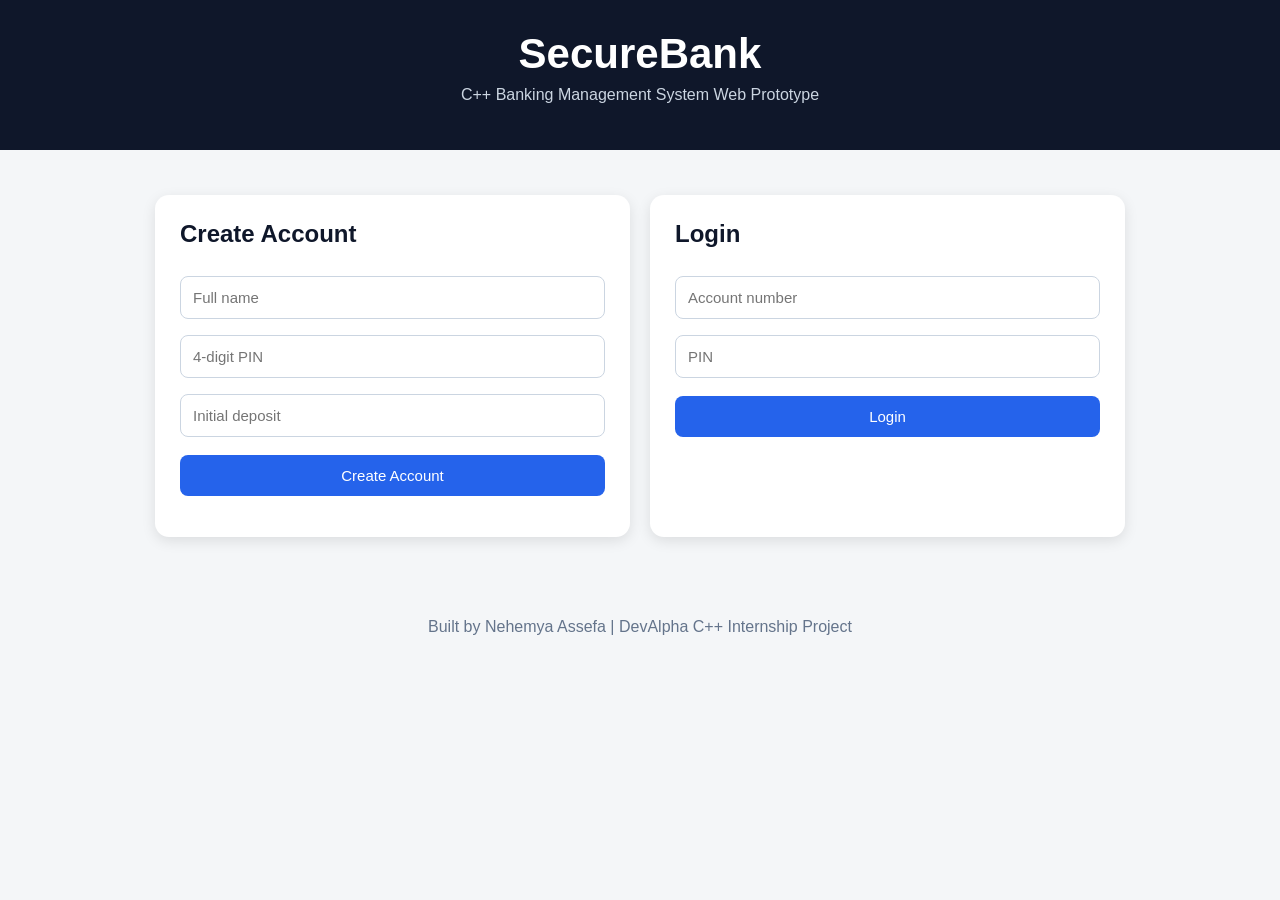
==== SecureBank/website/index.html @ 54f54909 "initial commit" ====
<!DOCTYPE html>
<html lang="en">
<head>
  <meta charset="UTF-8" />
  <meta name="viewport" content="width=device-width, initial-scale=1.0" />
  <title>SecureBank Prototype</title>
  <link rel="stylesheet" href="style.css" />
</head>
<body>
  <header>
    <h1>SecureBank</h1>
    <p>C++ Banking Management System Web Prototype</p>
  </header>

  <main>
    <section class="card">
      <h2>Create Account</h2>
      <input type="text" id="name" placeholder="Full name" />
      <input type="password" id="pin" placeholder="4-digit PIN" />
      <input type="number" id="deposit" placeholder="Initial deposit" />
      <button onclick="createAccount()">Create Account</button>
      <p id="accountResult"></p>
    </section>

    <section class="card">
      <h2>Login</h2>
      <input type="number" id="loginAccount" placeholder="Account number" />
      <input type="password" id="loginPin" placeholder="PIN" />
      <button onclick="login()">Login</button>
      <p id="loginResult"></p>
    </section>

    <section class="card dashboard hidden" id="dashboard">
      <h2>Dashboard</h2>
      <p id="welcomeText"></p>
      <h3 id="balanceText"></h3>

      <input type="number" id="amount" placeholder="Amount" />
      <button onclick="depositMoney()">Deposit</button>
      <button onclick="withdrawMoney()">Withdraw</button>
      <input type="number" id="receiverAccount" placeholder="Receiver account number" />
      <button onclick="transferMoney()">Transfer</button>

      <h3>Transaction History</h3>
      <ul id="transactions"></ul>

      <button class="logout" onclick="logout()">Logout</button>
    </section>
  </main>

  <footer>
    <p>Built by Nehemya Assefa | DevAlpha C++ Internship Project</p>
  </footer>

  <script src="script.js"></script>
</body>
</html>
---- SecureBank/website/style.css ----
* {
    box-sizing: border-box;
    font-family: Arial, sans-serif;
  }
  
  body {
    margin: 0;
    background: #f4f6f8;
    color: #222;
  }
  
  header {
    background: #0f172a;
    color: white;
    text-align: center;
    padding: 30px 15px;
  }
  
  header h1 {
    margin: 0;
    font-size: 42px;
  }
  
  header p {
    margin-top: 8px;
    color: #cbd5e1;
  }
  
  main {
    max-width: 1000px;
    margin: 30px auto;
    padding: 15px;
    display: grid;
    grid-template-columns: repeat(auto-fit, minmax(280px, 1fr));
    gap: 20px;
  }
  
  .card {
    background: white;
    padding: 25px;
    border-radius: 14px;
    box-shadow: 0 4px 14px rgba(0, 0, 0, 0.1);
  }
  
  .card h2 {
    margin-top: 0;
    color: #0f172a;
  }
  
  input {
    width: 100%;
    padding: 12px;
    margin: 8px 0;
    border: 1px solid #cbd5e1;
    border-radius: 8px;
    font-size: 15px;
  }
  
  button {
    width: 100%;
    padding: 12px;
    margin-top: 10px;
    background: #2563eb;
    color: white;
    border: none;
    border-radius: 8px;
    font-size: 15px;
    cursor: pointer;
  }
  
  button:hover {
    background: #1d4ed8;
  }
  
  .logout {
    background: #dc2626;
  }
  
  .logout:hover {
    background: #b91c1c;
  }
  
  .hidden {
    display: none;
  }
  
  #transactions {
    padding-left: 20px;
  }
  
  #transactions li {
    margin-bottom: 8px;
  }
  
  footer {
    text-align: center;
    padding: 20px;
    color: #64748b;
  }
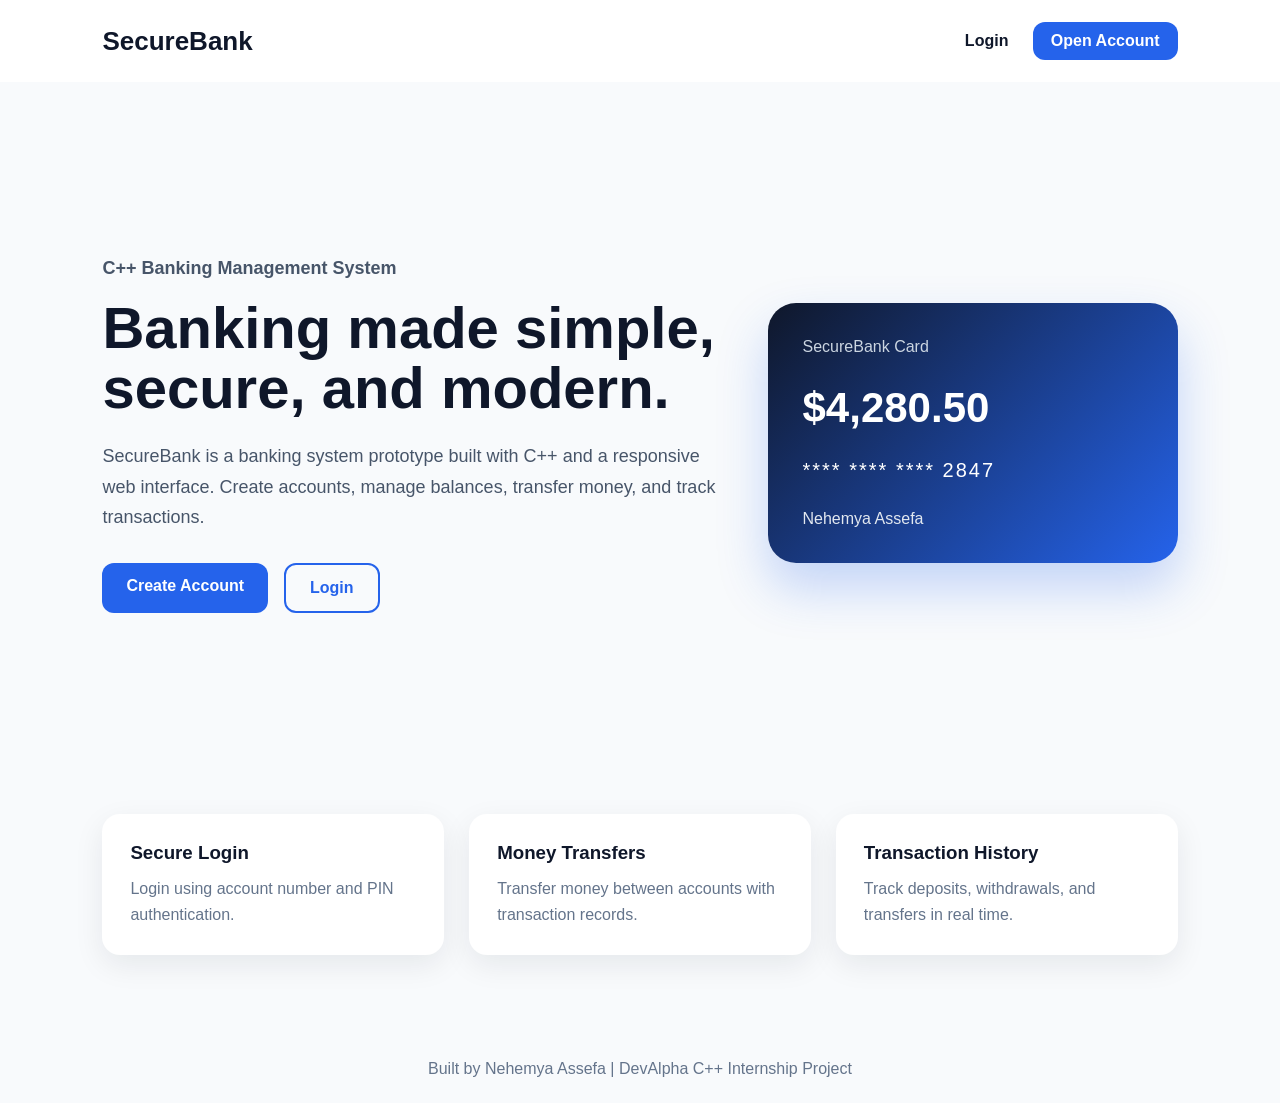
==== commit cb5accfb: "ugrade securebank web dashboard" ====
--- a/SecureBank/website/index.html
+++ b/SecureBank/website/index.html
@@ -3,55 +3,57 @@
 <head>
   <meta charset="UTF-8" />
   <meta name="viewport" content="width=device-width, initial-scale=1.0" />
-  <title>SecureBank Prototype</title>
-  <link rel="stylesheet" href="style.css" />
+  <title>SecureBank | Modern Digital Banking</title>
+  <link rel="stylesheet" href="css/style.css" />
 </head>
 <body>
-  <header>
-    <h1>SecureBank</h1>
-    <p>C++ Banking Management System Web Prototype</p>
-  </header>
+  <nav class="navbar">
+    <h2 class="logo">SecureBank</h2>
+    <div>
+      <a href="login.html">Login</a>
+      <a class="btn small" href="signup.html">Open Account</a>
+    </div>
+  </nav>
 
-  <main>
-    <section class="card">
-      <h2>Create Account</h2>
-      <input type="text" id="name" placeholder="Full name" />
-      <input type="password" id="pin" placeholder="4-digit PIN" />
-      <input type="number" id="deposit" placeholder="Initial deposit" />
-      <button onclick="createAccount()">Create Account</button>
-      <p id="accountResult"></p>
-    </section>
+  <section class="hero">
+    <div class="hero-text">
+      <p class="tag">C++ Banking Management System</p>
+      <h1>Banking made simple, secure, and modern.</h1>
+      <p>
+        SecureBank is a banking system prototype built with C++ and a responsive web interface.
+        Create accounts, manage balances, transfer money, and track transactions.
+      </p>
+      <div class="hero-buttons">
+        <a class="btn" href="signup.html">Create Account</a>
+        <a class="btn outline" href="login.html">Login</a>
+      </div>
+    </div>
 
-    <section class="card">
-      <h2>Login</h2>
-      <input type="number" id="loginAccount" placeholder="Account number" />
-      <input type="password" id="loginPin" placeholder="PIN" />
-      <button onclick="login()">Login</button>
-      <p id="loginResult"></p>
-    </section>
+    <div class="bank-card">
+      <p>SecureBank Card</p>
+      <h2>$4,280.50</h2>
+      <span>**** **** **** 2847</span>
+      <small>Nehemya Assefa</small>
+    </div>
+  </section>
 
-    <section class="card dashboard hidden" id="dashboard">
-      <h2>Dashboard</h2>
-      <p id="welcomeText"></p>
-      <h3 id="balanceText"></h3>
-
-      <input type="number" id="amount" placeholder="Amount" />
-      <button onclick="depositMoney()">Deposit</button>
-      <button onclick="withdrawMoney()">Withdraw</button>
-      <input type="number" id="receiverAccount" placeholder="Receiver account number" />
-      <button onclick="transferMoney()">Transfer</button>
-
+  <section class="features">
+    <div class="feature-card">
+      <h3>Secure Login</h3>
+      <p>Login using account number and PIN authentication.</p>
+    </div>
+    <div class="feature-card">
+      <h3>Money Transfers</h3>
+      <p>Transfer money between accounts with transaction records.</p>
+    </div>
+    <div class="feature-card">
       <h3>Transaction History</h3>
-      <ul id="transactions"></ul>
-
-      <button class="logout" onclick="logout()">Logout</button>
-    </section>
-  </main>
+      <p>Track deposits, withdrawals, and transfers in real time.</p>
+    </div>
+  </section>
 
   <footer>
     <p>Built by Nehemya Assefa | DevAlpha C++ Internship Project</p>
   </footer>
-
-  <script src="script.js"></script>
 </body>
-</html> +</html>
--- a/SecureBank/website/css/style.css
+++ b/SecureBank/website/css/style.css
@@ -0,0 +1,374 @@
+* {
+    margin: 0;
+    padding: 0;
+    box-sizing: border-box;
+    font-family: Arial, sans-serif;
+  }
+  
+  body {
+    background: #f8fafc;
+    color: #0f172a;
+  }
+  
+  .navbar {
+    width: 100%;
+    padding: 22px 8%;
+    display: flex;
+    justify-content: space-between;
+    align-items: center;
+    background: white;
+  }
+  
+  .logo {
+    font-size: 26px;
+    color: #0f172a;
+  }
+  
+  .navbar a {
+    margin-left: 20px;
+    text-decoration: none;
+    color: #0f172a;
+    font-weight: 600;
+  }
+  
+  .btn {
+    display: inline-block;
+    background: #2563eb;
+    color: white !important;
+    padding: 14px 24px;
+    border-radius: 12px;
+    text-decoration: none;
+    font-weight: 700;
+  }
+  
+  .btn:hover {
+    background: #1d4ed8;
+  }
+  
+  .btn.small {
+    padding: 10px 18px;
+  }
+  
+  .btn.outline {
+    background: transparent;
+    color: #2563eb !important;
+    border: 2px solid #2563eb;
+  }
+  
+  .hero {
+    min-height: 78vh;
+    padding: 70px 8%;
+    display: grid;
+    grid-template-columns: 1.2fr 0.8fr;
+    align-items: center;
+    gap: 50px;
+  }
+  
+  .tag {
+    color: #2563eb;
+    font-weight: 700;
+    margin-bottom: 14px;
+  }
+  
+  .hero-text h1 {
+    font-size: 58px;
+    line-height: 1.05;
+    margin-bottom: 22px;
+  }
+  
+  .hero-text p {
+    font-size: 18px;
+    color: #475569;
+    max-width: 620px;
+    line-height: 1.7;
+  }
+  
+  .hero-buttons {
+    margin-top: 30px;
+    display: flex;
+    gap: 16px;
+  }
+  
+  .bank-card {
+    background: linear-gradient(135deg, #0f172a, #2563eb);
+    color: white;
+    padding: 35px;
+    border-radius: 28px;
+    min-height: 260px;
+    box-shadow: 0 25px 50px rgba(37, 99, 235, 0.25);
+    display: flex;
+    flex-direction: column;
+    justify-content: space-between;
+  }
+  
+  .bank-card p {
+    color: #cbd5e1;
+  }
+  
+  .bank-card h2 {
+    font-size: 42px;
+  }
+  
+  .bank-card span {
+    font-size: 20px;
+    letter-spacing: 2px;
+  }
+  
+  .bank-card small {
+    font-size: 16px;
+    color: #e2e8f0;
+  }
+  
+  .features {
+    padding: 30px 8% 80px;
+    display: grid;
+    grid-template-columns: repeat(3, 1fr);
+    gap: 25px;
+  }
+  
+  .feature-card {
+    background: white;
+    padding: 28px;
+    border-radius: 18px;
+    box-shadow: 0 10px 30px rgba(15, 23, 42, 0.08);
+  }
+  
+  .feature-card h3 {
+    margin-bottom: 12px;
+  }
+  
+  .feature-card p {
+    color: #64748b;
+    line-height: 1.6;
+  }
+  
+  footer {
+    text-align: center;
+    padding: 25px;
+    color: #64748b;
+  }
+  
+  @media (max-width: 850px) {
+    .hero {
+      grid-template-columns: 1fr;
+      padding-top: 45px;
+    }
+  
+    .hero-text h1 {
+      font-size: 42px;
+    }
+  
+    .features {
+      grid-template-columns: 1fr;
+    }
+  
+    .hero-buttons {
+      flex-direction: column;
+    }
+  }
+    
+  .form-page {
+    min-height: 80vh;
+    display: flex;
+    justify-content: center;
+    align-items: center;
+    padding: 40px 8%;
+  }
+  
+  .form-card {
+    background: white;
+    width: 100%;
+    max-width: 430px;
+    padding: 35px;
+    border-radius: 22px;
+    box-shadow: 0 15px 40px rgba(15, 23, 42, 0.1);
+  }
+  
+  .form-card h1 {
+    margin-bottom: 10px;
+  }
+  
+  .form-card p {
+    color: #64748b;
+    margin-bottom: 20px;
+  }
+  
+  .form-card input {
+    width: 100%;
+    padding: 14px;
+    margin: 9px 0;
+    border: 1px solid #cbd5e1;
+    border-radius: 12px;
+    font-size: 15px;
+  }
+  
+  .form-card button {
+    width: 100%;
+    padding: 14px;
+    margin-top: 12px;
+    border: none;
+    border-radius: 12px;
+    background: #2563eb;
+    color: white;
+    font-size: 16px;
+    font-weight: 700;
+    cursor: pointer;
+  }
+  .dark-app {
+    background: #020617;
+    color: white;
+  }
+  
+  .app-layout {
+    min-height: 100vh;
+    display: grid;
+    grid-template-columns: 250px 1fr;
+  }
+  
+  .sidebar {
+    background: rgba(15, 23, 42, 0.95);
+    padding: 30px;
+    display: flex;
+    flex-direction: column;
+    gap: 18px;
+  }
+  
+  .sidebar h2 {
+    margin-bottom: 30px;
+  }
+  
+  .sidebar a,
+  .sidebar button {
+    color: #cbd5e1;
+    text-decoration: none;
+    background: transparent;
+    border: none;
+    text-align: left;
+    font-size: 16px;
+    cursor: pointer;
+  }
+  
+  .dashboard-main {
+    padding: 35px;
+  }
+  
+  .dashboard-header {
+    display: flex;
+    justify-content: space-between;
+    align-items: center;
+    margin-bottom: 35px;
+  }
+  
+  .dashboard-header p {
+    color: #94a3b8;
+  }
+  
+  .dashboard-header h1 {
+    font-size: 36px;
+  }
+  
+  .profile-circle {
+    background: linear-gradient(135deg, #7c3aed, #2563eb);
+    width: 52px;
+    height: 52px;
+    border-radius: 50%;
+    display: grid;
+    place-items: center;
+    font-weight: bold;
+  }
+  
+  .dashboard-grid {
+    display: grid;
+    grid-template-columns: repeat(2, 1fr);
+    gap: 24px;
+  }
+  
+  .balance-card,
+  .virtual-card,
+  .action-card,
+  .transactions-card,
+  .chart-card {
+    background: rgba(15, 23, 42, 0.9);
+    border: 1px solid rgba(148, 163, 184, 0.18);
+    border-radius: 24px;
+    padding: 28px;
+  }
+  
+  .balance-card {
+    background: linear-gradient(135deg, #2563eb, #7c3aed);
+  }
+  
+  .balance-card h2 {
+    font-size: 46px;
+    margin: 15px 0;
+  }
+  
+  .virtual-card {
+    background: linear-gradient(135deg, #111827, #334155);
+  }
+  
+  .virtual-card h3 {
+    margin: 35px 0;
+    letter-spacing: 3px;
+  }
+  
+  .action-card input {
+    width: 100%;
+    padding: 13px;
+    margin: 8px 0;
+    border-radius: 12px;
+    border: none;
+  }
+  
+  .action-card button {
+    width: 100%;
+    padding: 13px;
+    margin-top: 9px;
+    border: none;
+    border-radius: 12px;
+    background: #2563eb;
+    color: white;
+    font-weight: bold;
+    cursor: pointer;
+  }
+  
+  .transactions-card ul {
+    list-style: none;
+    padding: 0;
+    margin-top: 15px;
+  }
+  
+  .transactions-card li {
+    padding: 12px 0;
+    border-bottom: 1px solid rgba(148, 163, 184, 0.2);
+    color: #cbd5e1;
+  }
+  
+  .bars {
+    height: 170px;
+    display: flex;
+    align-items: end;
+    gap: 14px;
+    margin-top: 25px;
+  }
+  
+  .bars span {
+    flex: 1;
+    background: linear-gradient(180deg, #7c3aed, #2563eb);
+    border-radius: 12px 12px 0 0;
+  }
+  
+  @media (max-width: 850px) {
+    .app-layout {
+      grid-template-columns: 1fr;
+    }
+  
+    .sidebar {
+      flex-direction: row;
+      overflow-x: auto;
+    }
+  
+    .dashboard-grid {
+      grid-template-columns: 1fr;
+    }
+  }
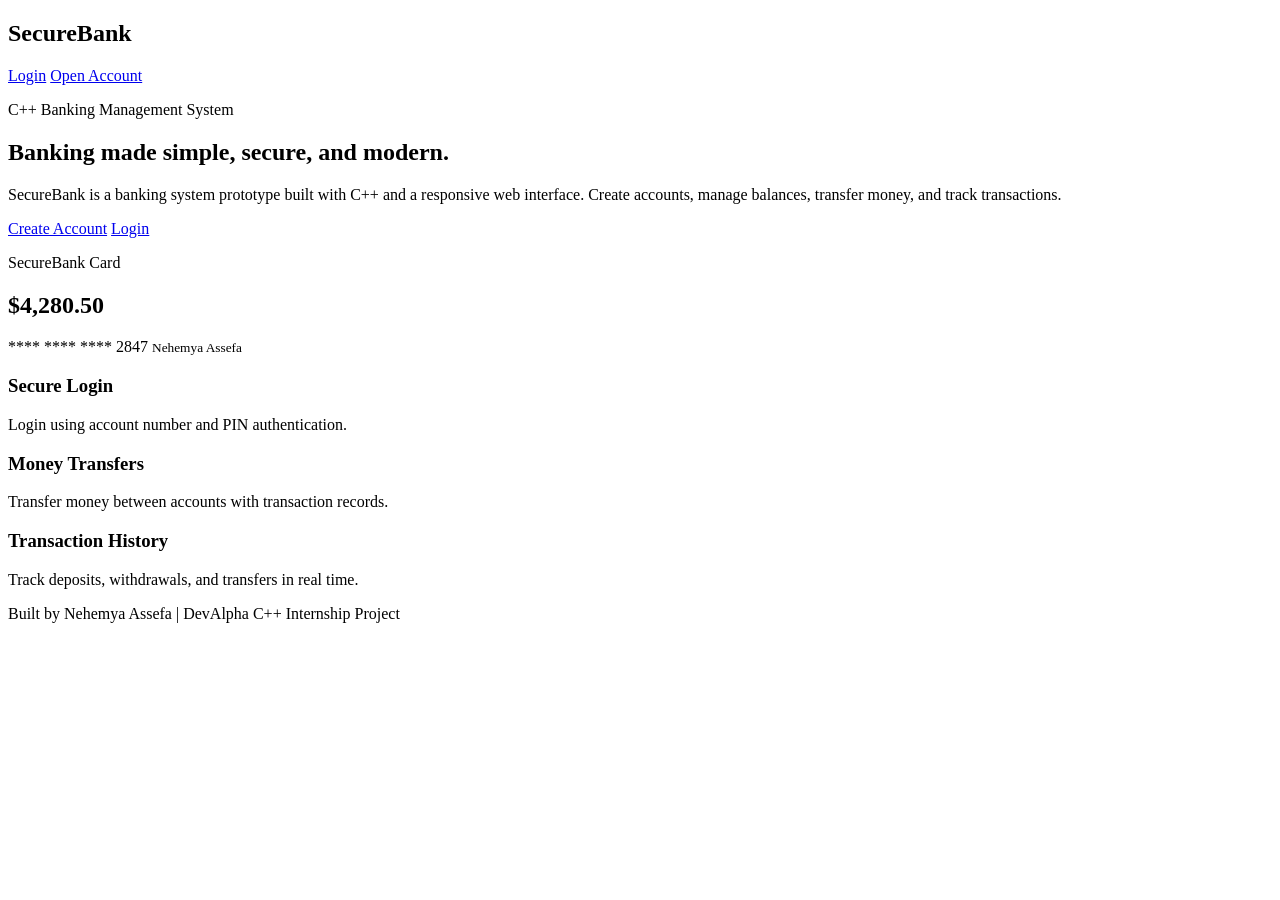
==== commit b85042c6: "Git hub page fix" ====
--- a/SecureBank/website/index.html
+++ b/SecureBank/website/index.html
@@ -4,7 +4,7 @@
   <meta charset="UTF-8" />
   <meta name="viewport" content="width=device-width, initial-scale=1.0" />
   <title>SecureBank | Modern Digital Banking</title>
-  <link rel="stylesheet" href="css/style.css" />
+  <link rel="stylesheet" href="website/css/style.css" />
 </head>
 <body>
   <nav class="navbar">
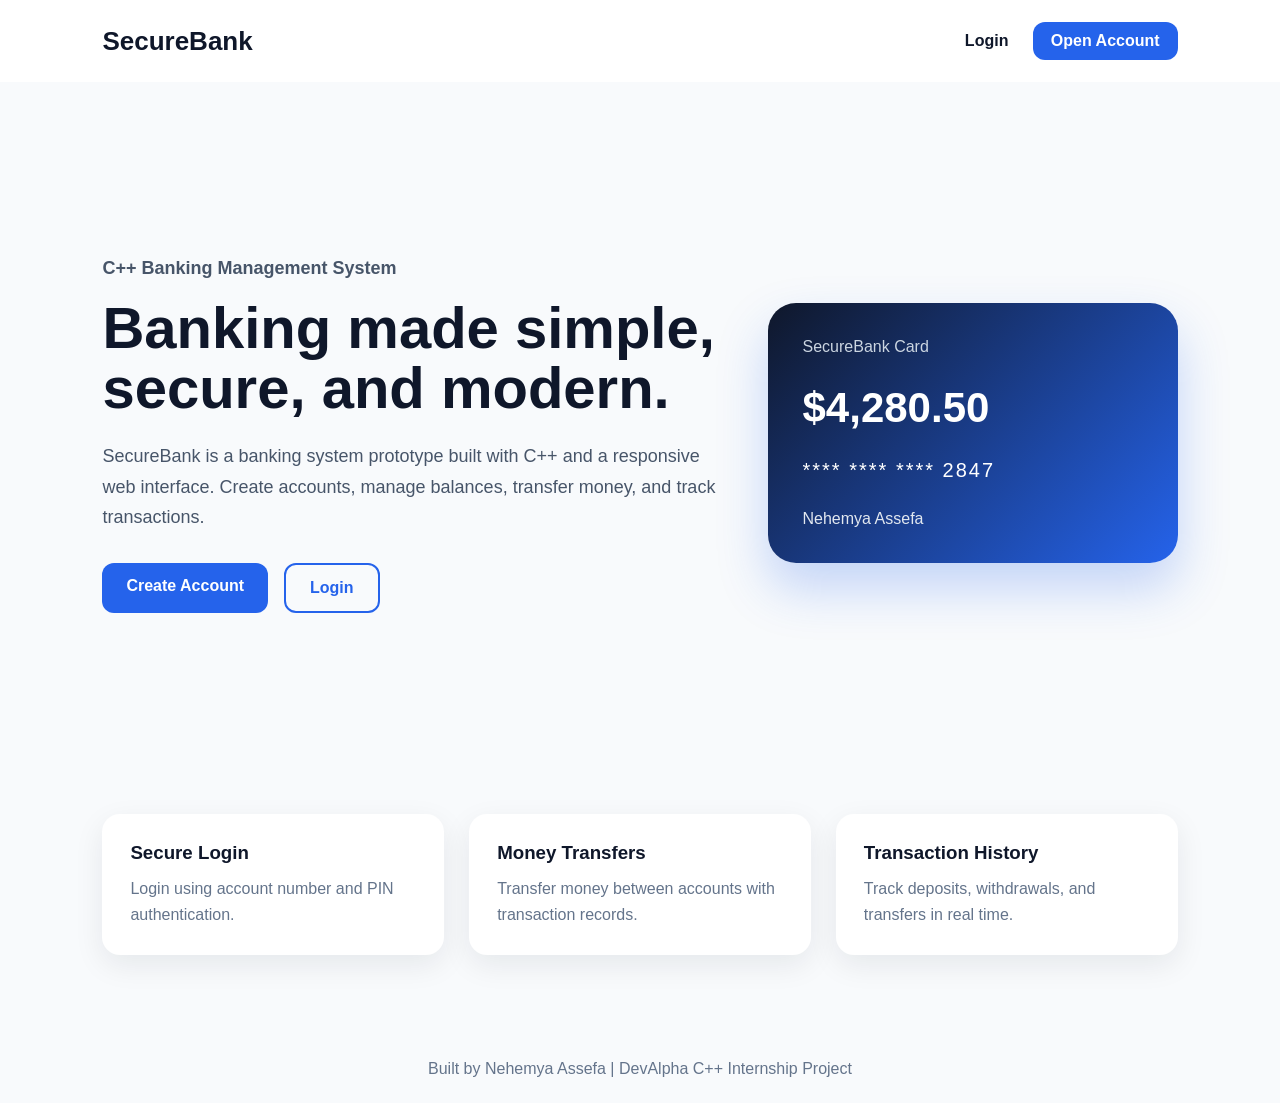
==== commit fce5be7b: "updated version" ====
--- a/SecureBank/website/index.html
+++ b/SecureBank/website/index.html
@@ -4,7 +4,7 @@
   <meta charset="UTF-8" />
   <meta name="viewport" content="width=device-width, initial-scale=1.0" />
   <title>SecureBank | Modern Digital Banking</title>
-  <link rel="stylesheet" href="website/css/style.css" />
+  <link rel="stylesheet" href="css/style.css" />
 </head>
 <body>
   <nav class="navbar">
--- a/SecureBank/website/css/style.css
+++ b/SecureBank/website/css/style.css
@@ -0,0 +1,374 @@
+* {
+    margin: 0;
+    padding: 0;
+    box-sizing: border-box;
+    font-family: Arial, sans-serif;
+  }
+  
+  body {
+    background: #f8fafc;
+    color: #0f172a;
+  }
+  
+  .navbar {
+    width: 100%;
+    padding: 22px 8%;
+    display: flex;
+    justify-content: space-between;
+    align-items: center;
+    background: white;
+  }
+  
+  .logo {
+    font-size: 26px;
+    color: #0f172a;
+  }
+  
+  .navbar a {
+    margin-left: 20px;
+    text-decoration: none;
+    color: #0f172a;
+    font-weight: 600;
+  }
+  
+  .btn {
+    display: inline-block;
+    background: #2563eb;
+    color: white !important;
+    padding: 14px 24px;
+    border-radius: 12px;
+    text-decoration: none;
+    font-weight: 700;
+  }
+  
+  .btn:hover {
+    background: #1d4ed8;
+  }
+  
+  .btn.small {
+    padding: 10px 18px;
+  }
+  
+  .btn.outline {
+    background: transparent;
+    color: #2563eb !important;
+    border: 2px solid #2563eb;
+  }
+  
+  .hero {
+    min-height: 78vh;
+    padding: 70px 8%;
+    display: grid;
+    grid-template-columns: 1.2fr 0.8fr;
+    align-items: center;
+    gap: 50px;
+  }
+  
+  .tag {
+    color: #2563eb;
+    font-weight: 700;
+    margin-bottom: 14px;
+  }
+  
+  .hero-text h1 {
+    font-size: 58px;
+    line-height: 1.05;
+    margin-bottom: 22px;
+  }
+  
+  .hero-text p {
+    font-size: 18px;
+    color: #475569;
+    max-width: 620px;
+    line-height: 1.7;
+  }
+  
+  .hero-buttons {
+    margin-top: 30px;
+    display: flex;
+    gap: 16px;
+  }
+  
+  .bank-card {
+    background: linear-gradient(135deg, #0f172a, #2563eb);
+    color: white;
+    padding: 35px;
+    border-radius: 28px;
+    min-height: 260px;
+    box-shadow: 0 25px 50px rgba(37, 99, 235, 0.25);
+    display: flex;
+    flex-direction: column;
+    justify-content: space-between;
+  }
+  
+  .bank-card p {
+    color: #cbd5e1;
+  }
+  
+  .bank-card h2 {
+    font-size: 42px;
+  }
+  
+  .bank-card span {
+    font-size: 20px;
+    letter-spacing: 2px;
+  }
+  
+  .bank-card small {
+    font-size: 16px;
+    color: #e2e8f0;
+  }
+  
+  .features {
+    padding: 30px 8% 80px;
+    display: grid;
+    grid-template-columns: repeat(3, 1fr);
+    gap: 25px;
+  }
+  
+  .feature-card {
+    background: white;
+    padding: 28px;
+    border-radius: 18px;
+    box-shadow: 0 10px 30px rgba(15, 23, 42, 0.08);
+  }
+  
+  .feature-card h3 {
+    margin-bottom: 12px;
+  }
+  
+  .feature-card p {
+    color: #64748b;
+    line-height: 1.6;
+  }
+  
+  footer {
+    text-align: center;
+    padding: 25px;
+    color: #64748b;
+  }
+  
+  @media (max-width: 850px) {
+    .hero {
+      grid-template-columns: 1fr;
+      padding-top: 45px;
+    }
+  
+    .hero-text h1 {
+      font-size: 42px;
+    }
+  
+    .features {
+      grid-template-columns: 1fr;
+    }
+  
+    .hero-buttons {
+      flex-direction: column;
+    }
+  }
+    
+  .form-page {
+    min-height: 80vh;
+    display: flex;
+    justify-content: center;
+    align-items: center;
+    padding: 40px 8%;
+  }
+  
+  .form-card {
+    background: white;
+    width: 100%;
+    max-width: 430px;
+    padding: 35px;
+    border-radius: 22px;
+    box-shadow: 0 15px 40px rgba(15, 23, 42, 0.1);
+  }
+  
+  .form-card h1 {
+    margin-bottom: 10px;
+  }
+  
+  .form-card p {
+    color: #64748b;
+    margin-bottom: 20px;
+  }
+  
+  .form-card input {
+    width: 100%;
+    padding: 14px;
+    margin: 9px 0;
+    border: 1px solid #cbd5e1;
+    border-radius: 12px;
+    font-size: 15px;
+  }
+  
+  .form-card button {
+    width: 100%;
+    padding: 14px;
+    margin-top: 12px;
+    border: none;
+    border-radius: 12px;
+    background: #2563eb;
+    color: white;
+    font-size: 16px;
+    font-weight: 700;
+    cursor: pointer;
+  }
+  .dark-app {
+    background: #020617;
+    color: white;
+  }
+  
+  .app-layout {
+    min-height: 100vh;
+    display: grid;
+    grid-template-columns: 250px 1fr;
+  }
+  
+  .sidebar {
+    background: rgba(15, 23, 42, 0.95);
+    padding: 30px;
+    display: flex;
+    flex-direction: column;
+    gap: 18px;
+  }
+  
+  .sidebar h2 {
+    margin-bottom: 30px;
+  }
+  
+  .sidebar a,
+  .sidebar button {
+    color: #cbd5e1;
+    text-decoration: none;
+    background: transparent;
+    border: none;
+    text-align: left;
+    font-size: 16px;
+    cursor: pointer;
+  }
+  
+  .dashboard-main {
+    padding: 35px;
+  }
+  
+  .dashboard-header {
+    display: flex;
+    justify-content: space-between;
+    align-items: center;
+    margin-bottom: 35px;
+  }
+  
+  .dashboard-header p {
+    color: #94a3b8;
+  }
+  
+  .dashboard-header h1 {
+    font-size: 36px;
+  }
+  
+  .profile-circle {
+    background: linear-gradient(135deg, #7c3aed, #2563eb);
+    width: 52px;
+    height: 52px;
+    border-radius: 50%;
+    display: grid;
+    place-items: center;
+    font-weight: bold;
+  }
+  
+  .dashboard-grid {
+    display: grid;
+    grid-template-columns: repeat(2, 1fr);
+    gap: 24px;
+  }
+  
+  .balance-card,
+  .virtual-card,
+  .action-card,
+  .transactions-card,
+  .chart-card {
+    background: rgba(15, 23, 42, 0.9);
+    border: 1px solid rgba(148, 163, 184, 0.18);
+    border-radius: 24px;
+    padding: 28px;
+  }
+  
+  .balance-card {
+    background: linear-gradient(135deg, #2563eb, #7c3aed);
+  }
+  
+  .balance-card h2 {
+    font-size: 46px;
+    margin: 15px 0;
+  }
+  
+  .virtual-card {
+    background: linear-gradient(135deg, #111827, #334155);
+  }
+  
+  .virtual-card h3 {
+    margin: 35px 0;
+    letter-spacing: 3px;
+  }
+  
+  .action-card input {
+    width: 100%;
+    padding: 13px;
+    margin: 8px 0;
+    border-radius: 12px;
+    border: none;
+  }
+  
+  .action-card button {
+    width: 100%;
+    padding: 13px;
+    margin-top: 9px;
+    border: none;
+    border-radius: 12px;
+    background: #2563eb;
+    color: white;
+    font-weight: bold;
+    cursor: pointer;
+  }
+  
+  .transactions-card ul {
+    list-style: none;
+    padding: 0;
+    margin-top: 15px;
+  }
+  
+  .transactions-card li {
+    padding: 12px 0;
+    border-bottom: 1px solid rgba(148, 163, 184, 0.2);
+    color: #cbd5e1;
+  }
+  
+  .bars {
+    height: 170px;
+    display: flex;
+    align-items: end;
+    gap: 14px;
+    margin-top: 25px;
+  }
+  
+  .bars span {
+    flex: 1;
+    background: linear-gradient(180deg, #7c3aed, #2563eb);
+    border-radius: 12px 12px 0 0;
+  }
+  
+  @media (max-width: 850px) {
+    .app-layout {
+      grid-template-columns: 1fr;
+    }
+  
+    .sidebar {
+      flex-direction: row;
+      overflow-x: auto;
+    }
+  
+    .dashboard-grid {
+      grid-template-columns: 1fr;
+    }
+  }
